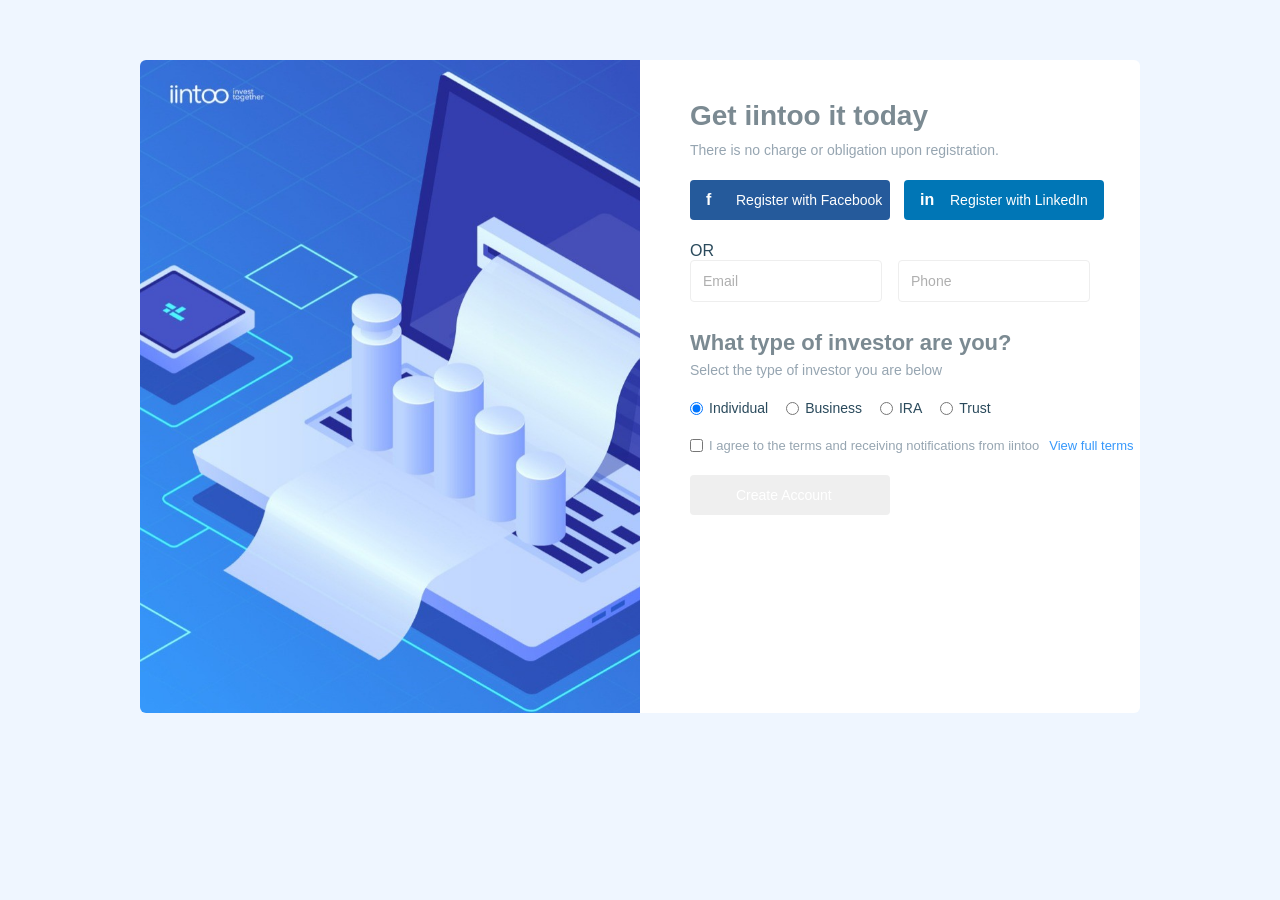
==== index.html @ ed882a92 "Rename to index.html" ====
<!DOCTYPE html>
<html lang="en">
<head>
    <meta charset="UTF-8">
    <title>iintoo</title>
    <link rel="stylesheet" href="style.css">
</head>
<body>
 <main class="page">
     <section class="page-image">
       <img src="images/image.jpg" alt="illustration">
     </section>
     <section class="page-form">
        <h1>Get iintoo it today</h1>
        <p class="subtitle">There is no charge or obligation upon registration.</p>
     <div class="social">
         <button class="btn btn--fb">Register with Facebook</button>
         <button class="btn btn--in">Register with LinkedIn</button>
     </div>
     <div class="divider">OR</div>
     <form>
     <div class="inputs">
          <input type="email" placeholder="Email">
          <input type="tel" placeholder="Phone">
     </div>
     <h2>What type of investor are you?</h2>
          <p class="subtitle">Select the type of investor you are below</p>
     <div class="radio-group">
        <label>
                <input type="radio" name="investor" title="I am a natural person investing on my own behalf as a sole owner, joint tenant or tenant in common" checked> Individual
        </label>
        
        <label>
                <input type="radio" name="investor" title="I am a natural person investing on my own behalf as a sole owner, joint tenant or tenant in common"> Business   
        </label>
        <label>
                <input type="radio" name="investor" title="I am a natural person investing on my own behalf as a sole owner, joint tenant or tenant in common"> IRA   
        </label>
        <label>
                <input type="radio" name="investor" title="I am a natural person investing on my own behalf as a sole owner, joint tenant or tenant in common"> Trust   
        </label>
     </div>
      
     <label class="terms">
                <input type="checkbox">I agree to the terms and receiving notifications from iintoo<a href="#">View full terms</a>
       </label>   
       <button class="btn btn--submit">Create Account</button>
    </form>

    </section>
    </main>

    </body>
    </html>
---- style.css ----
* {
  box-sizing: border-box;
  margin: 0;
  padding: 0;
  font-family: Arial, sans-serif;
}

body {
  background: #EFF6FF;
  color: #2A4A5C;
}

.page {
  display: flex;
  width: 1000px;
  margin: 60px auto;
  background: #FFFFFF;
  border-radius: 6px;
  overflow: hidden;
}

.page-image {
  width: 50%;
}

.page-image img {
  width: 100%;
  height: 100%;
  object-fit: cover;
}

.page-form {
  width: 50%;
  padding: 40px 50px;
}

.page-form h1 {
  font-size: 28px;
  margin-bottom: 10px;
  color: #7B8A92;
}

.subtitle {
  color: #96A5B1;
  margin-bottom: 22px;
  font-size: 14px;
}

.social {
  display: flex;
  gap: 14px;
  margin-bottom: 22px;
}

.btn {
  width: 50%;
  padding: 12px 16px 12px 46px;
  border: none;
  color: #FFFFFF;
  cursor: pointer;
  font-size: 14px;
  border-radius: 4px;
  position: relative;
  text-align: left;
  white-space: nowrap;
}

.btn--fb {
  background: #255A9B;
}

.btn--in {
  background: #0076B6;
}

.btn--fb::before,
.btn--in::before {
  position: absolute;
  left: 16px;
  top: 50%;
  transform: translateY(-50%);
  font-weight: bold;
  font-size: 16px;
}

.btn--fb::before {
  content: "f";
}

.btn--in::before {
  content: "in";
}

.diviter {
  display: flex;
  align-items: center;
  gap: 12px;
  color: #AFAFAF;
  margin: 24px 0;
  font-size: 13px;
}

.diviter::before,
.diviter::after {
  content: "";
  flex: 1;
  height: 1px;
  background: #EEEEEE;
}

.inputs {
  display: flex;
  gap: 16px;
  margin-bottom: 28px;
}

.inputs input {
  width: 50%;
  padding: 12px;
  border: 1px solid #EEEEEE;
  border-radius: 4px;
  font-size: 14px;
}

.inputs input::placeholder {
  color: #AFAFAF;
}

.page-form h2 {
  font-size: 22px;
  margin-bottom: 6px;
  color: #7B8A92;
}

.radio-group {
  display: flex;
  gap: 18px;
  margin: 18px 0 22px;
}

.radio-group label {
  display: flex;
  align-items: center;
  gap: 6px;
  font-size: 14px;
}

.terms {
  display: flex;
  align-items: center;
  gap: 6px;
  font-size: 13px;
  color: #96A5B1;
  margin-bottom: 22px;
  white-space: nowrap;
}

.terms a {
  color: #3698FB;
  text-decoration: none;
  margin-left: 4px;
}

.submit {
  width: 100%;
  padding: 14px;
  background: #3698FB;
  color: #FFFFFF;
  border: none;
  border-radius: 4px;
  font-size: 15px;
  cursor: pointer;
}
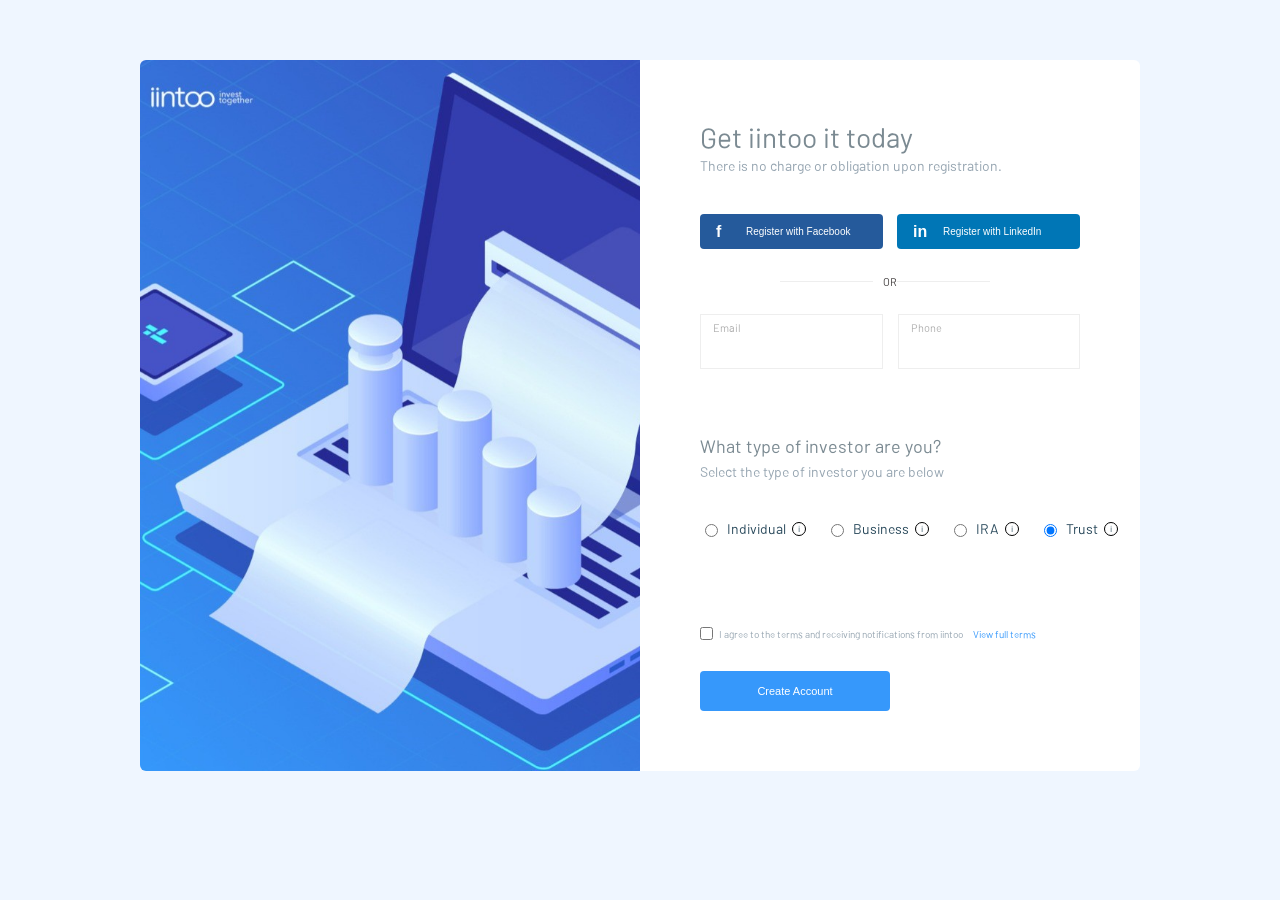
==== commit cf83b67c: "Update HTML nd CSS layout" ====
--- a/index.html
+++ b/index.html
@@ -19,27 +19,55 @@
      </div>
      <div class="divider">OR</div>
      <form>
-     <div class="inputs">
-          <input type="email" placeholder="Email">
-          <input type="tel" placeholder="Phone">
+     <div class="inputs">  
+     <div class="field">
+        <label>Email</label>
+          <input type="email">
+     </div>
+     <div class="field">
+        <label>Phone</label>
+          <input type="tel"> 
+     </div>
      </div>
      <h2>What type of investor are you?</h2>
           <p class="subtitle">Select the type of investor you are below</p>
      <div class="radio-group">
-        <label>
-                <input type="radio" name="investor" title="I am a natural person investing on my own behalf as a sole owner, joint tenant or tenant in common" checked> Individual
+        <label class="radio-item">
+                <input type="radio" name="investor" checked>
+                <span class="radio-text">Individual</span>
+                <span class="info-item">
+                <span class="info-icon">i</span>
+                <span class="tooltip">I am a natural person investing on my own behalf as a sole owner, joint tenant or tenant in common.</span>
+                </span>     
         </label>
-        
-        <label>
-                <input type="radio" name="investor" title="I am a natural person investing on my own behalf as a sole owner, joint tenant or tenant in common"> Business   
+
+        <label class="radio-item">
+                <input type="radio" name="investor" checked>
+                <span class="radio-text">Business</span>
+                <span class="info-item">
+                <span class="info-icon">i</span>
+                <span class="tooltip">I am a natural person investing on my own behalf as a sole owner, joint tenant or tenant in common.</span>
+                </span>      
         </label>
-        <label>
-                <input type="radio" name="investor" title="I am a natural person investing on my own behalf as a sole owner, joint tenant or tenant in common"> IRA   
+
+        <label class="radio-item">
+                <input type="radio" name="investor" checked>
+                <span class="radio-text">IRA</span>
+                <span class="info-item">
+                <span class="info-icon">i</span>
+                <span class="tooltip">I am a natural person investing on my own behalf as a sole owner, joint tenant or tenant in common.</span>
+                </span>      
         </label>
-        <label>
-                <input type="radio" name="investor" title="I am a natural person investing on my own behalf as a sole owner, joint tenant or tenant in common"> Trust   
+
+        <label class="radio-item">
+                <input type="radio" name="investor" checked>
+                <span class="radio-text">Trust</span>
+                <span class="info-item">
+                <span class="info-icon">i</span>
+                <span class="tooltip">I am a natural person investing on my own behalf as a sole owner, joint tenant or tenant in common.</span>
+                </span>     
         </label>
-     </div>
+ </div>
       
      <label class="terms">
                 <input type="checkbox">I agree to the terms and receiving notifications from iintoo<a href="#">View full terms</a>
--- a/style.css
+++ b/style.css
@@ -1,13 +1,31 @@
+h1, h2, p {
+  margin: 0;
+}
+
+@font-face {
+    font-family: "Barlow";
+    src: url("fonts/Barlow-Regular.otf") format("opentype");
+    font-weight: 400;
+    font-style: normal;
+}
+
+@font-face {
+    font-family: "Barlow";
+    src: url("fonts/Barlow-Bold.otf") format("opentype");
+    font-weight: 700;
+    font-style: normal;
+}
+    
 * {
   box-sizing: border-box;
-  margin: 0;
-  padding: 0;
-  font-family: Arial, sans-serif;
+  
 }
 
 body {
   background: #EFF6FF;
   color: #2A4A5C;
+  font-family: 'Barlow', sans-serif;
+  font-weight: 400;
 }
 
 .page {
@@ -31,25 +49,30 @@
 
 .page-form {
   width: 50%;
-  padding: 40px 50px;
+  padding: 60px;
+  display: flex;
+  flex-direction: column;
 }
 
 .page-form h1 {
   font-size: 28px;
-  margin-bottom: 10px;
+  font-weight: 100;
+  margin-bottom: 3px;
   color: #7B8A92;
 }
 
 .subtitle {
   color: #96A5B1;
-  margin-bottom: 22px;
-  font-size: 14px;
+  margin-bottom: 40px;
+  font-size: 14px;
+  font-weight: 400;
+  margin-top: 0;
 }
 
 .social {
   display: flex;
   gap: 14px;
-  margin-bottom: 22px;
+  margin-bottom: 0;
 }
 
 .btn {
@@ -58,7 +81,7 @@
   border: none;
   color: #FFFFFF;
   cursor: pointer;
-  font-size: 14px;
+  font-size: 10px;
   border-radius: 4px;
   position: relative;
   text-align: left;
@@ -91,51 +114,91 @@
   content: "in";
 }
 
-.diviter {
-  display: flex;
-  align-items: center;
-  gap: 12px;
-  color: #AFAFAF;
-  margin: 24px 0;
-  font-size: 13px;
-}
-
-.diviter::before,
-.diviter::after {
+.divider {
+  display: flex;
+  align-items: center;
+  width: 220px;
+  margin: 26px auto;
+  color: #413d3d; 
+  font-size: 11px;
+  font-weight: 50;
+  text-align: center;
+}
+
+.divider::before,
+.divider::after {
   content: "";
   flex: 1;
   height: 1px;
   background: #EEEEEE;
 }
 
+.divider::before {
+  margin-right: 10px;
+}
+.divider::after {
+  margin-right: 10px;
+}
+
 .inputs {
   display: flex;
-  gap: 16px;
-  margin-bottom: 28px;
+  gap: 15px;
+  margin-bottom: 50px;
+  max-width: 420px;
 }
 
 .inputs input {
-  width: 50%;
-  padding: 12px;
+  height: 44px;
+  padding: 6px 10px 0 10px;
+  font-size: 14px;
+  color: #2A4A5C;
   border: 1px solid #EEEEEE;
   border-radius: 4px;
-  font-size: 14px;
+  background-color: #FFFFFF;
 }
 
 .inputs input::placeholder {
   color: #AFAFAF;
-}
-
-.page-form h2 {
-  font-size: 22px;
+  font-size: 13px;
+}
+.field {
+  position: relative;
+  border: 1px solid #EEEEEE;
+  padding: 14px 12px 6px;
+  height: 55px;
+  box-sizing: border-box;
+  margin-bottom: 16px;
+}
+
+.field label {
+  font-size: 11px;
+  color: #AFAFAF;
+  position: absolute;
+  top: 6px;
+  left: 12px;
+}
+ .field input {
+  width: 100%;
+  border: none;
+  outline: none;
+  font-size: 14px;
+  padding-top: 6px;
+  line-height: 1.1;
+  background: transparent;
+
+ }
+
+ .page-form h2 {
+  font-size: 18px;
   margin-bottom: 6px;
   color: #7B8A92;
+  font-weight: 100;
 }
 
 .radio-group {
   display: flex;
-  gap: 18px;
-  margin: 18px 0 22px;
+  gap: 20px;
+  margin-bottom: 90px;
 }
 
 .radio-group label {
@@ -149,26 +212,104 @@
   display: flex;
   align-items: center;
   gap: 6px;
-  font-size: 13px;
+  font-size: 10px;
   color: #96A5B1;
-  margin-bottom: 22px;
   white-space: nowrap;
-}
-
+  line-height: 1.2;
+  max-width: 100%;
+  margin-bottom: 31px;
+}
+
+.terms input {
+  margin: 0;
+}
 .terms a {
   color: #3698FB;
   text-decoration: none;
   margin-left: 4px;
-}
-
-.submit {
-  width: 100%;
-  padding: 14px;
+  font-size: 10px;
+}
+
+.btn--submit {
   background: #3698FB;
+  border: none;
   color: #FFFFFF;
-  border: none;
+  display: flex;
+  align-items: center;
+  justify-content: center;
+  padding: 14px 0;
+  text-align: center;
+  font-size: 11px;
+}
+
+.radio-item {
+  position: relative;
+  display: flex;
+  align-items: center;
+  gap: 6px;
+}
+
+.radio-item {
+  display: flex;
+  align-items: center;
+  gap: 6px;
+  position: relative;
+  pointer-events: none;
+}
+
+.radio-text {
+  font-size: 14px;
+}
+
+.info-item {
+  position: relative;
+  display: inline-flex;
+   pointer-events: auto;
+}
+
+.info-icon {
+  width: 14px;
+  height: 14px;
+  border: 1px solid #000;
+  border-radius: 50%;
+  font-size: 9px;
+  display: flex;
+  align-items: center;
+  justify-content: center;
+  cursor: pointer;
+   pointer-events: auto;
+}
+
+.tooltip {
+  position: absolute;
+  top: -8px;
+  left: 50%;
+  transform: translate(-50%, -100%);
+
+  width: 240px;
+  padding: 8px;
+
+  background: #fff;
+  color: #000;
+
+  border: 1px solid #000;
   border-radius: 4px;
-  font-size: 15px;
-  cursor: pointer;
-}
-
+
+  font-size: 12px;
+  line-height: 1.4;
+
+  opacity: 0;
+  visibility: hidden;
+  z-index: 999;
+}
+
+.info-item:hover .tooltip {
+  opacity: 1;
+  visibility: visible;
+}
+
+
+
+
+
+
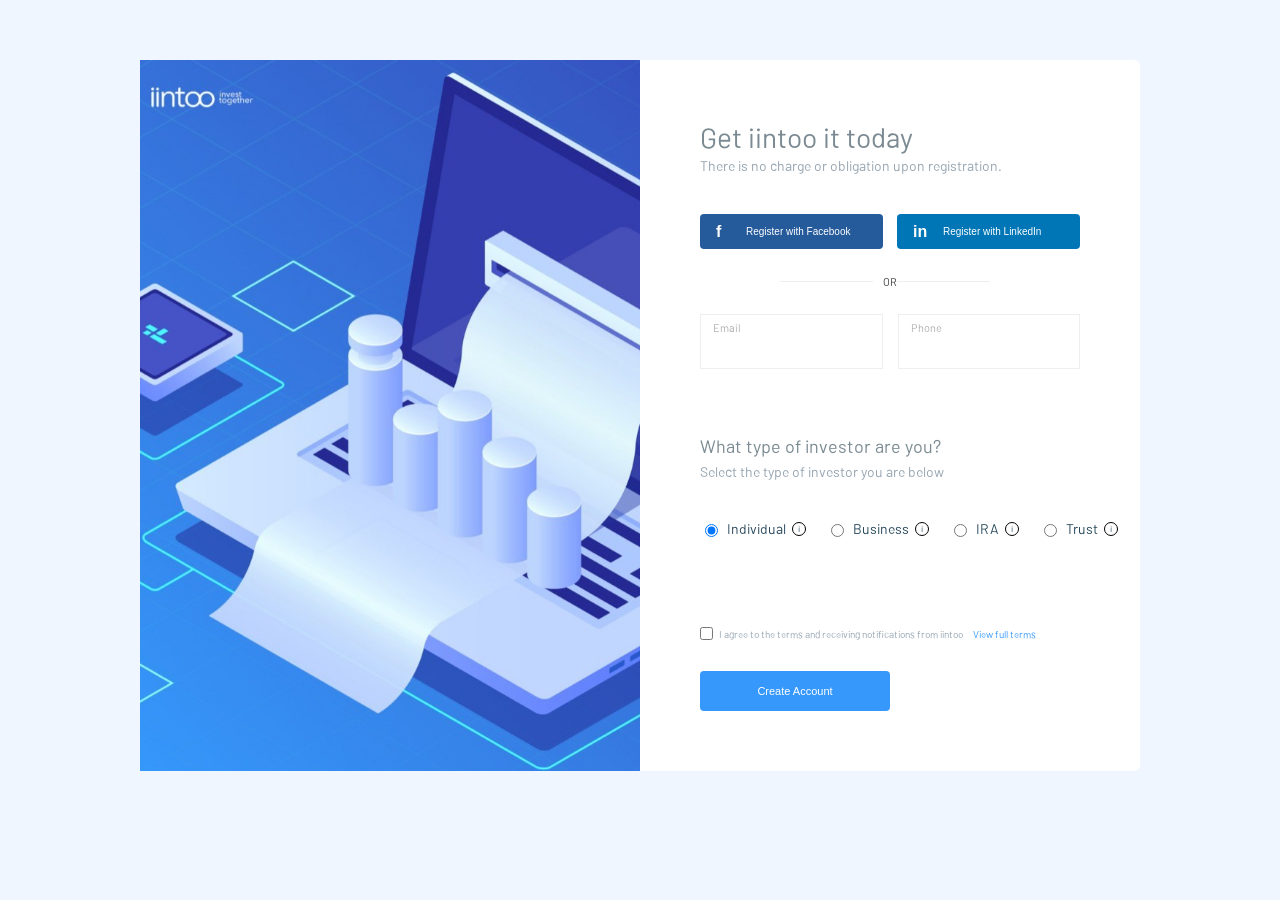
==== commit d509074c: "Update HTML" ====
--- a/index.html
+++ b/index.html
@@ -42,16 +42,16 @@
         </label>
 
         <label class="radio-item">
-                <input type="radio" name="investor" checked>
+                <input type="radio" name="investor">
                 <span class="radio-text">Business</span>
                 <span class="info-item">
-                <span class="info-icon">i</span>
-                <span class="tooltip">I am a natural person investing on my own behalf as a sole owner, joint tenant or tenant in common.</span>
+                   <span class="info-icon">i</span>
+                   <span class="tooltip">I am a natural person investing on my own behalf as a sole owner, joint tenant or tenant in common.</span>
                 </span>      
         </label>
 
         <label class="radio-item">
-                <input type="radio" name="investor" checked>
+                <input type="radio" name="investor">
                 <span class="radio-text">IRA</span>
                 <span class="info-item">
                 <span class="info-icon">i</span>
@@ -60,7 +60,7 @@
         </label>
 
         <label class="radio-item">
-                <input type="radio" name="investor" checked>
+                <input type="radio" name="investor">
                 <span class="radio-text">Trust</span>
                 <span class="info-item">
                 <span class="info-icon">i</span>
--- a/style.css
+++ b/style.css
@@ -34,7 +34,6 @@
   margin: 60px auto;
   background: #FFFFFF;
   border-radius: 6px;
-  overflow: hidden;
 }
 
 .page-image {
@@ -243,18 +242,10 @@
 }
 
 .radio-item {
-  position: relative;
-  display: flex;
-  align-items: center;
-  gap: 6px;
-}
-
-.radio-item {
   display: flex;
   align-items: center;
   gap: 6px;
   position: relative;
-  pointer-events: none;
 }
 
 .radio-text {
@@ -264,7 +255,7 @@
 .info-item {
   position: relative;
   display: inline-flex;
-   pointer-events: auto;
+   
 }
 
 .info-icon {
@@ -284,7 +275,8 @@
   position: absolute;
   top: -8px;
   left: 50%;
-  transform: translate(-50%, -100%);
+  pointer-events: none;
+  /* transform: translate(-50%, -100%); */
 
   width: 240px;
   padding: 8px;
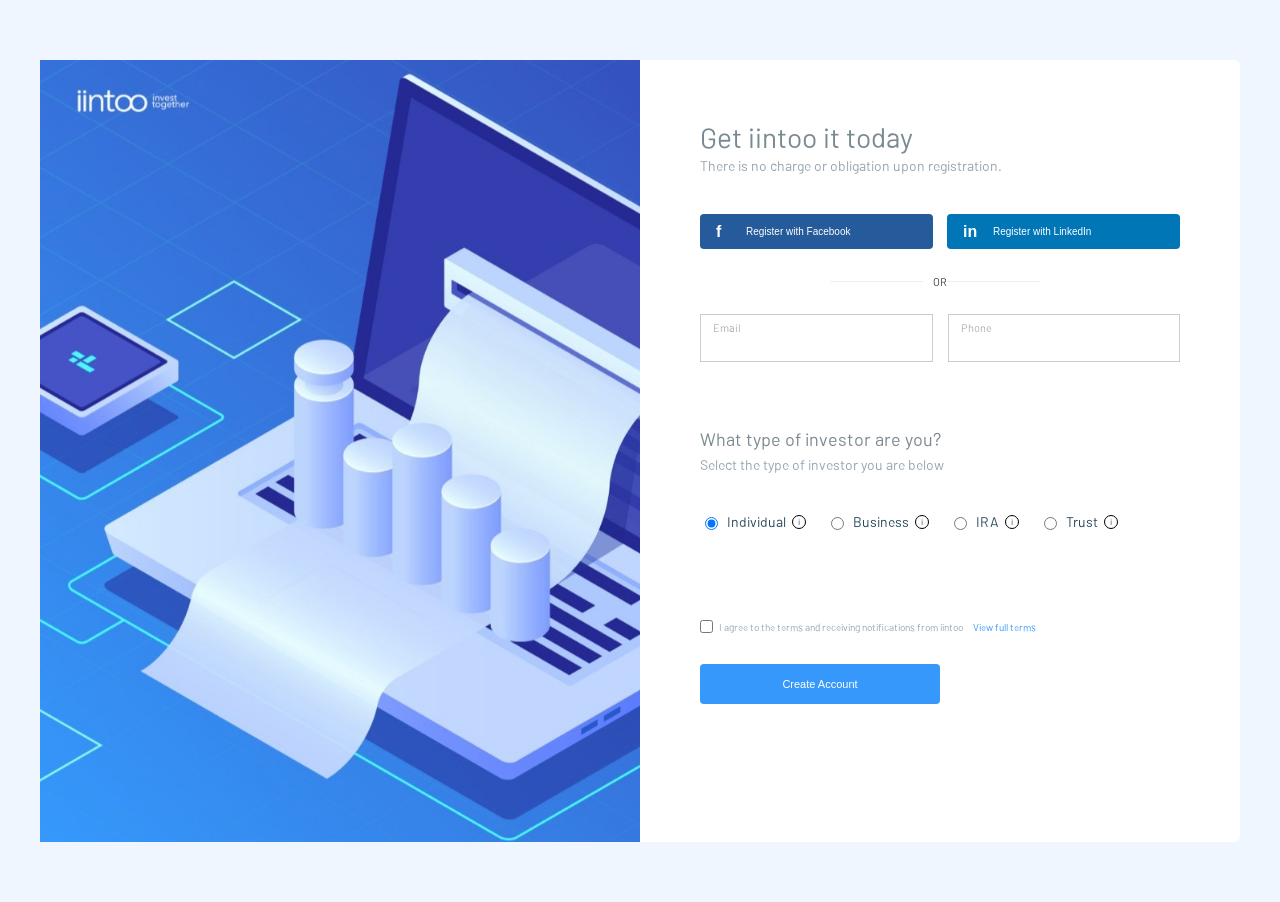
==== commit c0efdfb6: "Update CSS" ====
--- a/index.html
+++ b/index.html
@@ -20,11 +20,11 @@
      <div class="divider">OR</div>
      <form>
      <div class="inputs">  
-     <div class="field">
+        <div class="field field--email">
         <label>Email</label>
           <input type="email">
      </div>
-     <div class="field">
+     <div class="field field--phone">
         <label>Phone</label>
           <input type="tel"> 
      </div>
--- a/style.css
+++ b/style.css
@@ -30,7 +30,7 @@
 
 .page {
   display: flex;
-  width: 1000px;
+  width: 1200px;
   margin: 60px auto;
   background: #FFFFFF;
   border-radius: 6px;
@@ -143,7 +143,8 @@
   display: flex;
   gap: 15px;
   margin-bottom: 50px;
-  max-width: 420px;
+  width: 100%;
+  max-width: none;
 }
 
 .inputs input {
@@ -161,12 +162,15 @@
   font-size: 13px;
 }
 .field {
+  display: flex;
+  flex-direction: column;
   position: relative;
-  border: 1px solid #EEEEEE;
+  border: 1px solid #ccc;
   padding: 14px 12px 6px;
-  height: 55px;
   box-sizing: border-box;
   margin-bottom: 16px;
+  height: auto;
+  flex: 1;
 }
 
 .field label {
@@ -178,13 +182,18 @@
 }
  .field input {
   width: 100%;
+  height: 26px;
   border: none;
   outline: none;
   font-size: 14px;
-  padding-top: 6px;
-  line-height: 1.1;
+  line-height: 24px;
+  padding: 0;
+  margin: 0;
   background: transparent;
-
+  box-sizing: border-box;
+  white-space: nowrap;
+  overflow-x: auto;
+  overflow-y: hidden;
  }
 
  .page-form h2 {
@@ -273,9 +282,10 @@
 
 .tooltip {
   position: absolute;
-  top: -8px;
+  top: 20px;
   left: 50%;
   pointer-events: none;
+  transform: translateX(-40%);
   /* transform: translate(-50%, -100%); */
 
   width: 240px;
@@ -300,8 +310,41 @@
   visibility: visible;
 }
 
-
-
-
-
-
+.radio {
+  border-left: 4px solid transparent;
+  padding-left: 12px;
+}
+
+.radio:focus-within {
+  border-left-color: #2563eb;
+}
+
+.field:focus-within {
+  border-left: 3px solid #3698FB;
+}
+
+.field input:focus {
+  outline: none;
+  background-color: transparent;
+}
+
+.field input:selection {
+  background: transparent;
+}
+
+
+input:-webkit-autofill,
+input:-webkit-autofill:hover,
+input:-webkit-autofill:focus,
+input:-webkit-autofill:active {
+  -webkit-box-shadow: 0 0 0 1000px white inset !important;
+  box-shadow: 0 0 0 1000px white inset !important;
+  -webkit-text-fill-color: #2A4A5C !important;
+  transition: background-color 9999s ease-in-out 0s;
+}
+
+
+
+
+
+
